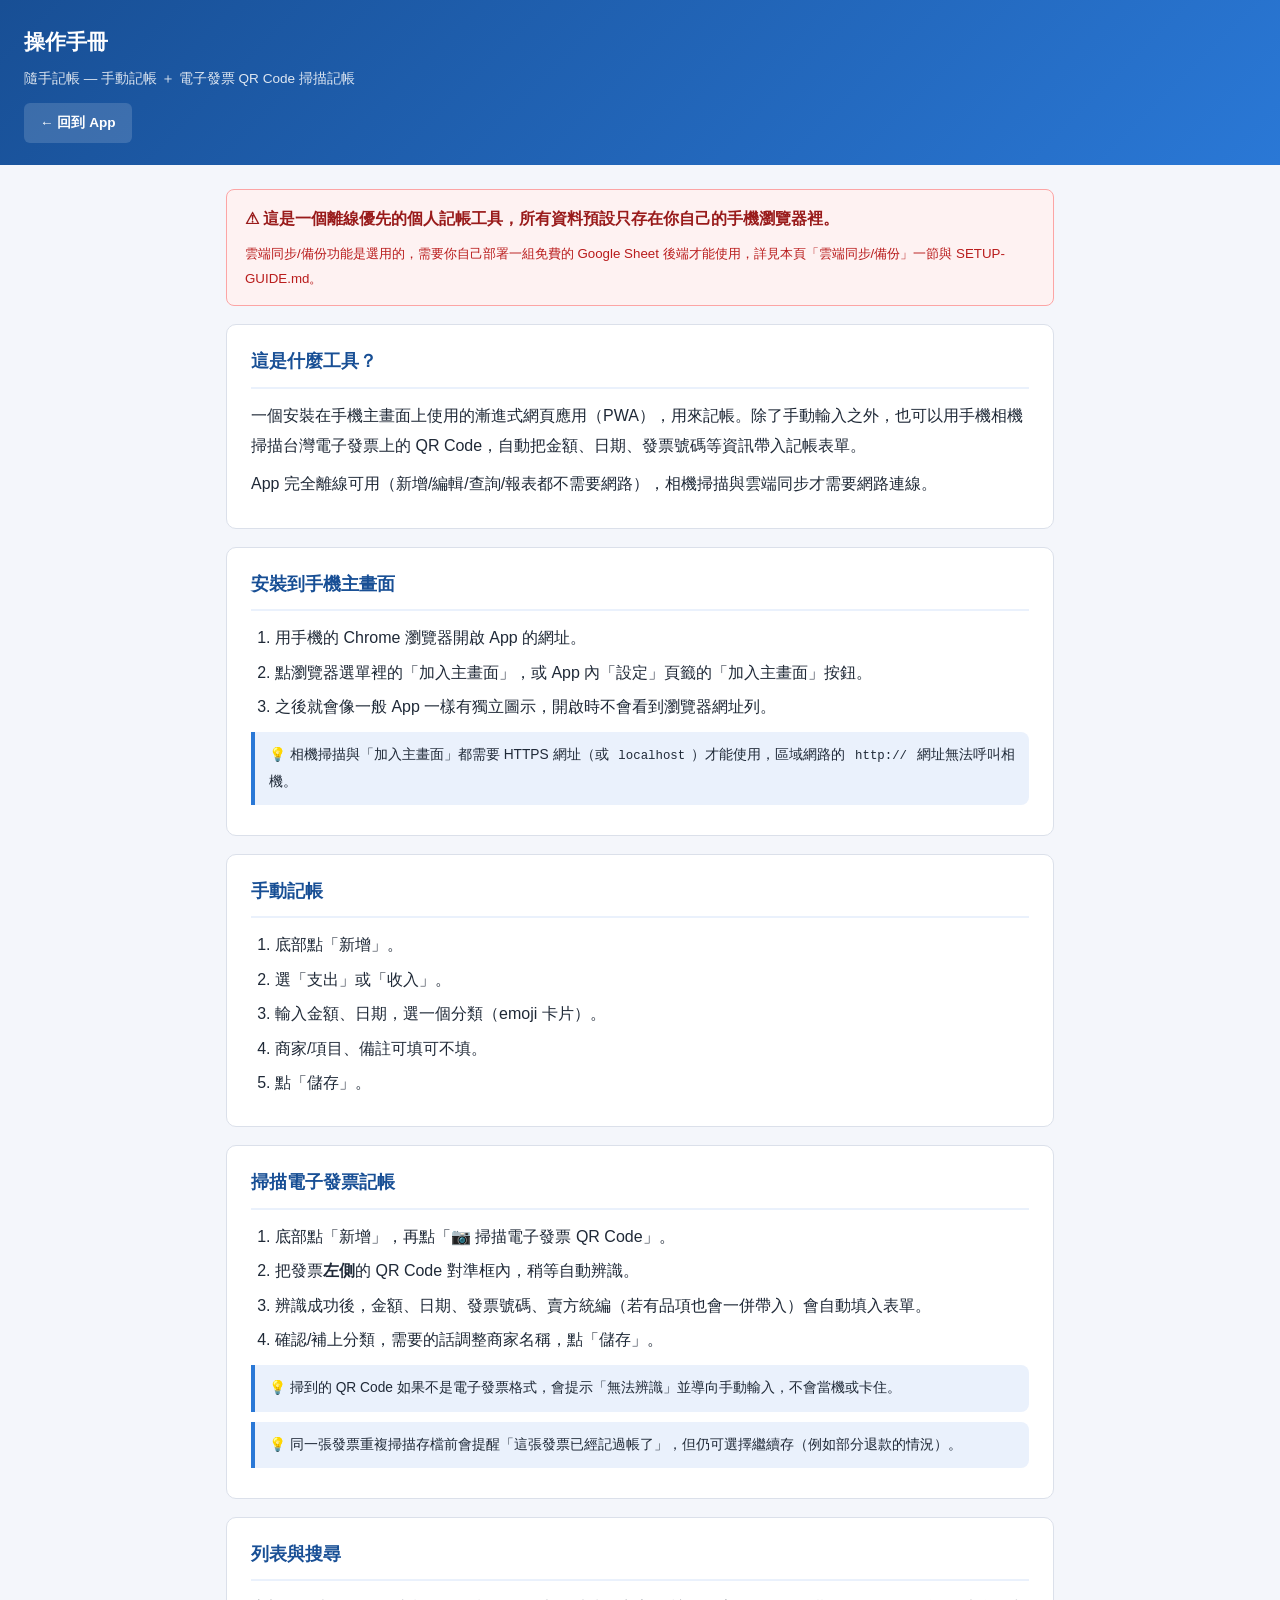
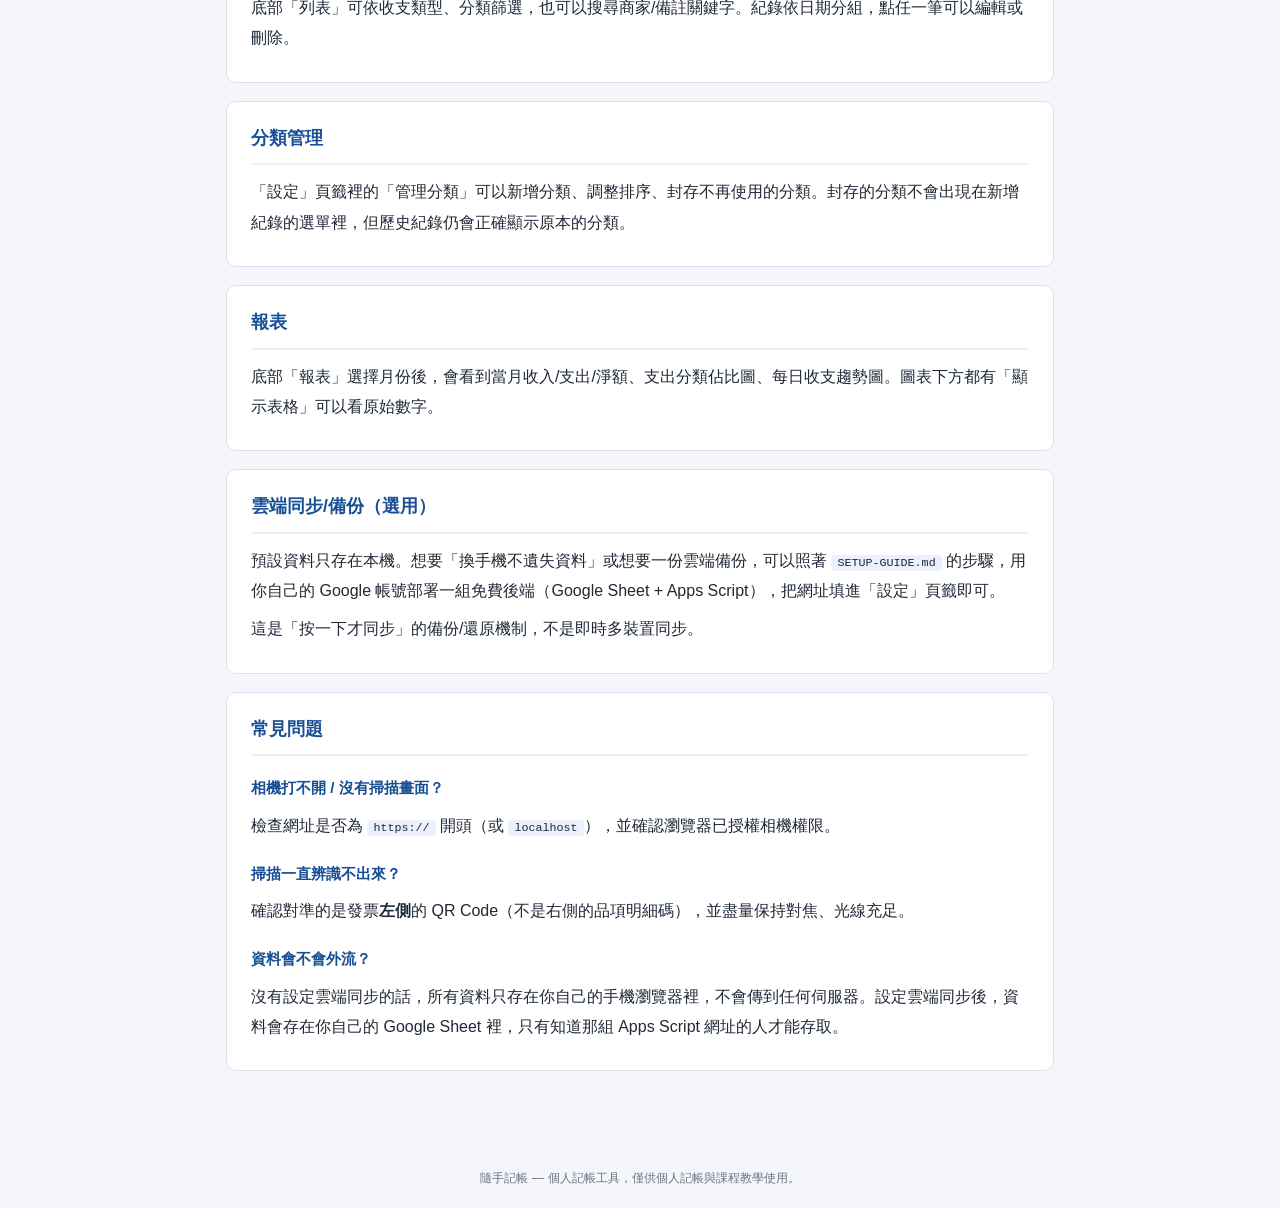
==== manual.html @ fff1463a "Initial commit: 隨手記帳 expense-tracker PWA 手動記帳 + 台灣電子發票 QR Code 掃描記帳的離線優先 PWA。IndexedDB 本機儲存， 選用 Goog" ====
<!DOCTYPE html>
<html lang="zh-Hant">
<head>
<meta charset="UTF-8">
<meta name="viewport" content="width=device-width, initial-scale=1.0">
<title>操作手冊｜隨手記帳</title>
<style>
  :root{
    --accent:#2a78d6; --accent-dark:#184f95; --bg:#f4f6fb; --card:#ffffff;
    --border:#dbe0ea; --text:#1f2937; --muted:#6b7280; --danger:#dc2626;
  }
  *{box-sizing:border-box;}
  body{
    margin:0; font-family:"Microsoft JhengHei","PingFang TC",sans-serif;
    background:var(--bg); color:var(--text); line-height:1.9;
  }
  header{
    background:linear-gradient(135deg,var(--accent-dark),var(--accent));
    color:#fff; padding:22px 24px;
  }
  header h1{font-size:1.3rem; margin:0;}
  header p{margin:4px 0 0; font-size:.85rem; opacity:.85;}
  header a{
    display:inline-block; margin-top:12px; color:#fff; text-decoration:none;
    background:rgba(255,255,255,.15); padding:7px 16px; border-radius:6px; font-size:.85rem; font-weight:600;
  }
  header a:hover{background:rgba(255,255,255,.28);}
  main{max-width:860px; margin:0 auto; padding:24px 16px 60px;}
  .card{
    background:var(--card); border:1px solid var(--border); border-radius:10px;
    padding:20px 24px; margin-bottom:18px;
  }
  h2{
    font-size:1.1rem; color:var(--accent-dark); margin:0 0 12px;
    padding-bottom:8px; border-bottom:2px solid #eaf1fc;
  }
  h3{font-size:.95rem; color:var(--accent-dark); margin:18px 0 6px;}
  p{margin:8px 0;}
  ul,ol{margin:8px 0; padding-left:24px;}
  li{margin:4px 0;}
  code{background:#eaf1fc; padding:1px 6px; border-radius:4px; font-size:.9em;}
  .warning{
    background:#fef2f2; border:1px solid #fca5a5; border-radius:8px;
    padding:14px 18px; color:#991b1b; font-weight:600; margin-bottom:18px;
  }
  .warning small{display:block; font-weight:400; margin-top:6px; color:#b91c1c;}
  .tip{
    background:#eaf1fc; border-left:4px solid var(--accent); border-radius:0 8px 8px 0;
    padding:10px 14px; font-size:.86rem; margin:10px 0;
  }
  .badge{
    display:inline-block; background:#eaf1fc; color:var(--accent-dark);
    border-radius:999px; padding:2px 12px; font-size:.78rem; font-weight:600; margin-right:6px;
  }
  footer{text-align:center; padding:18px; font-size:.78rem; color:var(--muted); line-height:1.8;}
  footer a{color:var(--accent);}
</style>
</head>
<body>

<header>
  <h1>操作手冊</h1>
  <p>隨手記帳 — 手動記帳 ＋ 電子發票 QR Code 掃描記帳</p>
  <a href="index.html">← 回到 App</a>
</header>

<main>

<div class="warning">
  ⚠ 這是一個離線優先的個人記帳工具，所有資料預設只存在你自己的手機瀏覽器裡。
  <small>雲端同步/備份功能是選用的，需要你自己部署一組免費的 Google Sheet 後端才能使用，詳見本頁「雲端同步/備份」一節與 SETUP-GUIDE.md。</small>
</div>

<div class="card">
  <h2>這是什麼工具？</h2>
  <p>一個安裝在手機主畫面上使用的漸進式網頁應用（PWA），用來記帳。除了手動輸入之外，也可以用手機相機掃描台灣電子發票上的 QR Code，自動把金額、日期、發票號碼等資訊帶入記帳表單。</p>
  <p>App 完全離線可用（新增/編輯/查詢/報表都不需要網路），相機掃描與雲端同步才需要網路連線。</p>
</div>

<div class="card">
  <h2>安裝到手機主畫面</h2>
  <ol>
    <li>用手機的 Chrome 瀏覽器開啟 App 的網址。</li>
    <li>點瀏覽器選單裡的「加入主畫面」，或 App 內「設定」頁籤的「加入主畫面」按鈕。</li>
    <li>之後就會像一般 App 一樣有獨立圖示，開啟時不會看到瀏覽器網址列。</li>
  </ol>
  <div class="tip">💡 相機掃描與「加入主畫面」都需要 HTTPS 網址（或 <code>localhost</code>）才能使用，區域網路的 <code>http://</code> 網址無法呼叫相機。</div>
</div>

<div class="card">
  <h2>手動記帳</h2>
  <ol>
    <li>底部點「新增」。</li>
    <li>選「支出」或「收入」。</li>
    <li>輸入金額、日期，選一個分類（emoji 卡片）。</li>
    <li>商家/項目、備註可填可不填。</li>
    <li>點「儲存」。</li>
  </ol>
</div>

<div class="card">
  <h2>掃描電子發票記帳</h2>
  <ol>
    <li>底部點「新增」，再點「📷 掃描電子發票 QR Code」。</li>
    <li>把發票<strong>左側</strong>的 QR Code 對準框內，稍等自動辨識。</li>
    <li>辨識成功後，金額、日期、發票號碼、賣方統編（若有品項也會一併帶入）會自動填入表單。</li>
    <li>確認/補上分類，需要的話調整商家名稱，點「儲存」。</li>
  </ol>
  <div class="tip">💡 掃到的 QR Code 如果不是電子發票格式，會提示「無法辨識」並導向手動輸入，不會當機或卡住。</div>
  <div class="tip">💡 同一張發票重複掃描存檔前會提醒「這張發票已經記過帳了」，但仍可選擇繼續存（例如部分退款的情況）。</div>
</div>

<div class="card">
  <h2>列表與搜尋</h2>
  <p>底部「列表」可依收支類型、分類篩選，也可以搜尋商家/備註關鍵字。紀錄依日期分組，點任一筆可以編輯或刪除。</p>
</div>

<div class="card">
  <h2>分類管理</h2>
  <p>「設定」頁籤裡的「管理分類」可以新增分類、調整排序、封存不再使用的分類。封存的分類不會出現在新增紀錄的選單裡，但歷史紀錄仍會正確顯示原本的分類。</p>
</div>

<div class="card">
  <h2>報表</h2>
  <p>底部「報表」選擇月份後，會看到當月收入/支出/淨額、支出分類佔比圖、每日收支趨勢圖。圖表下方都有「顯示表格」可以看原始數字。</p>
</div>

<div class="card">
  <h2>雲端同步/備份（選用）</h2>
  <p>預設資料只存在本機。想要「換手機不遺失資料」或想要一份雲端備份，可以照著 <code>SETUP-GUIDE.md</code> 的步驟，用你自己的 Google 帳號部署一組免費後端（Google Sheet + Apps Script），把網址填進「設定」頁籤即可。</p>
  <p>這是「按一下才同步」的備份/還原機制，不是即時多裝置同步。</p>
</div>

<div class="card">
  <h2>常見問題</h2>
  <h3>相機打不開 / 沒有掃描畫面？</h3>
  <p>檢查網址是否為 <code>https://</code> 開頭（或 <code>localhost</code>），並確認瀏覽器已授權相機權限。</p>
  <h3>掃描一直辨識不出來？</h3>
  <p>確認對準的是發票<strong>左側</strong>的 QR Code（不是右側的品項明細碼），並盡量保持對焦、光線充足。</p>
  <h3>資料會不會外流？</h3>
  <p>沒有設定雲端同步的話，所有資料只存在你自己的手機瀏覽器裡，不會傳到任何伺服器。設定雲端同步後，資料會存在你自己的 Google Sheet 裡，只有知道那組 Apps Script 網址的人才能存取。</p>
</div>

</main>

<footer>
  隨手記帳 — 個人記帳工具，僅供個人記帳與課程教學使用。
</footer>

</body>
</html>
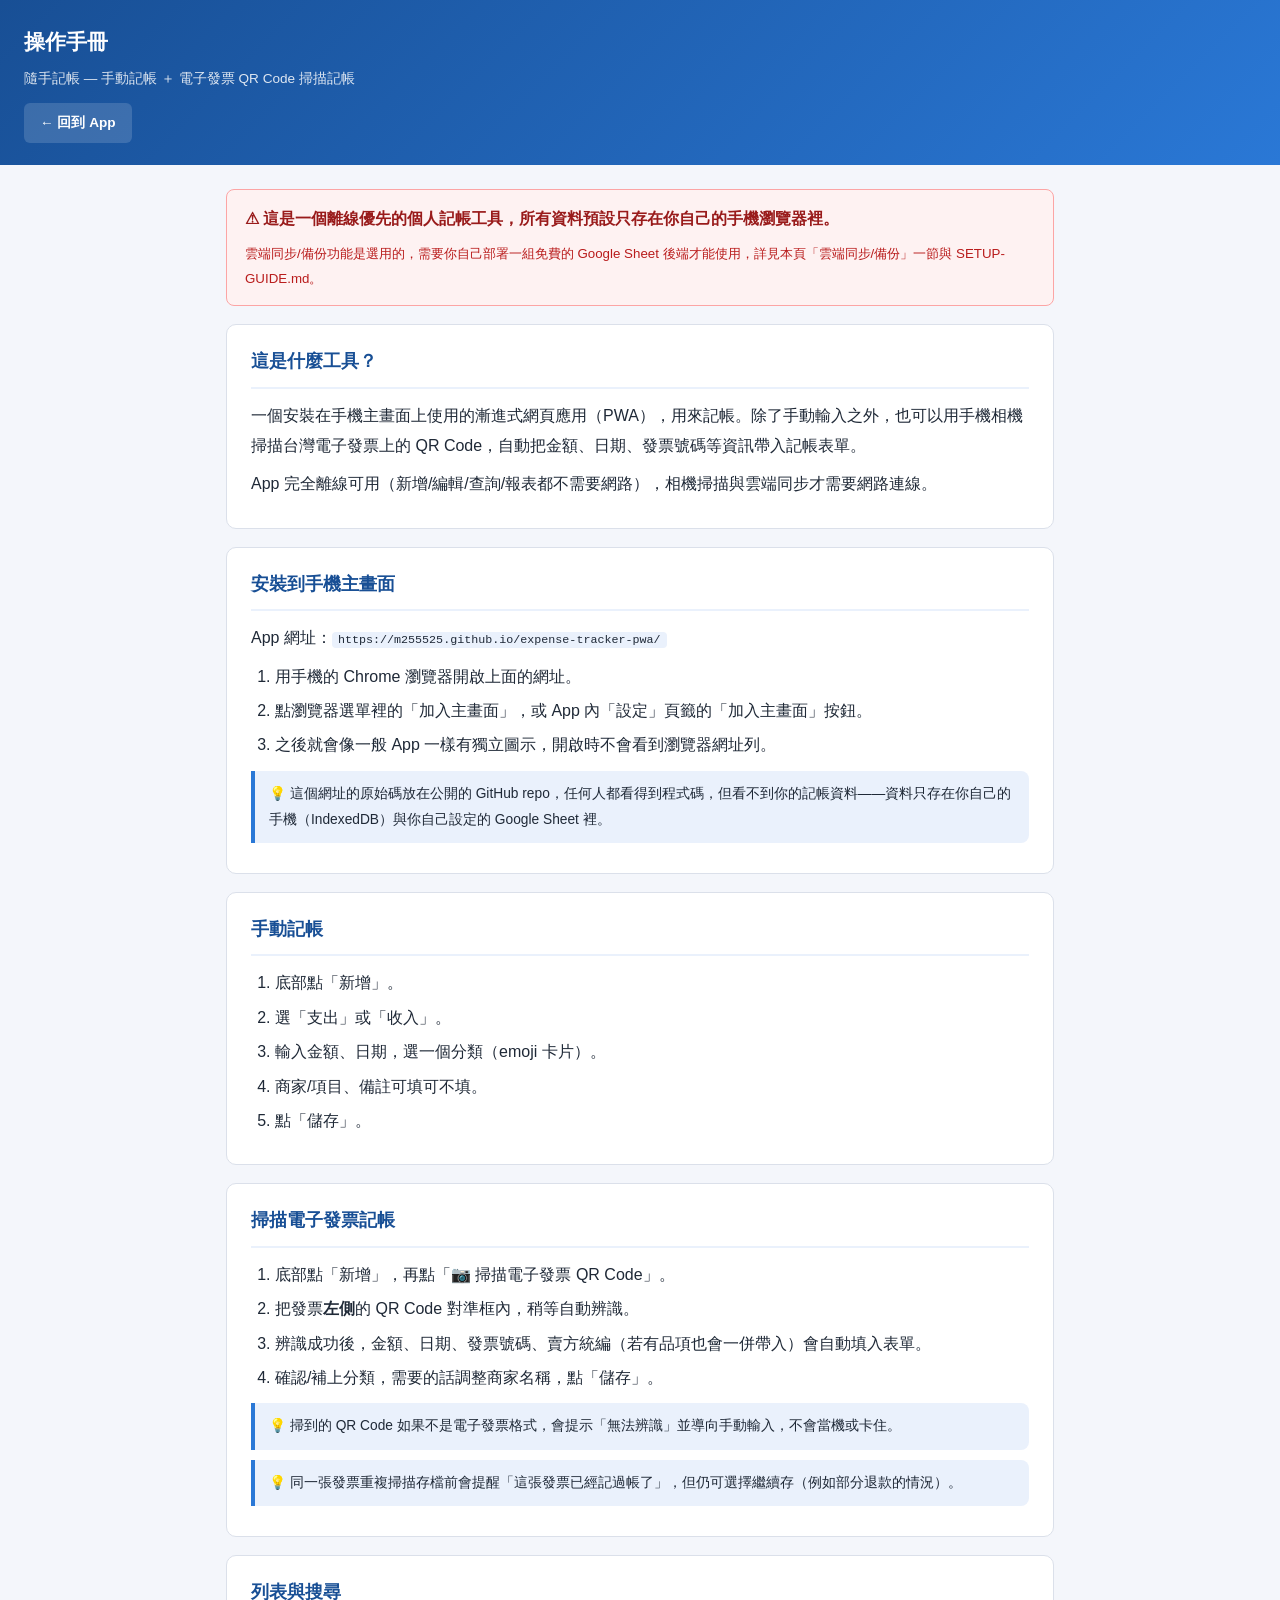
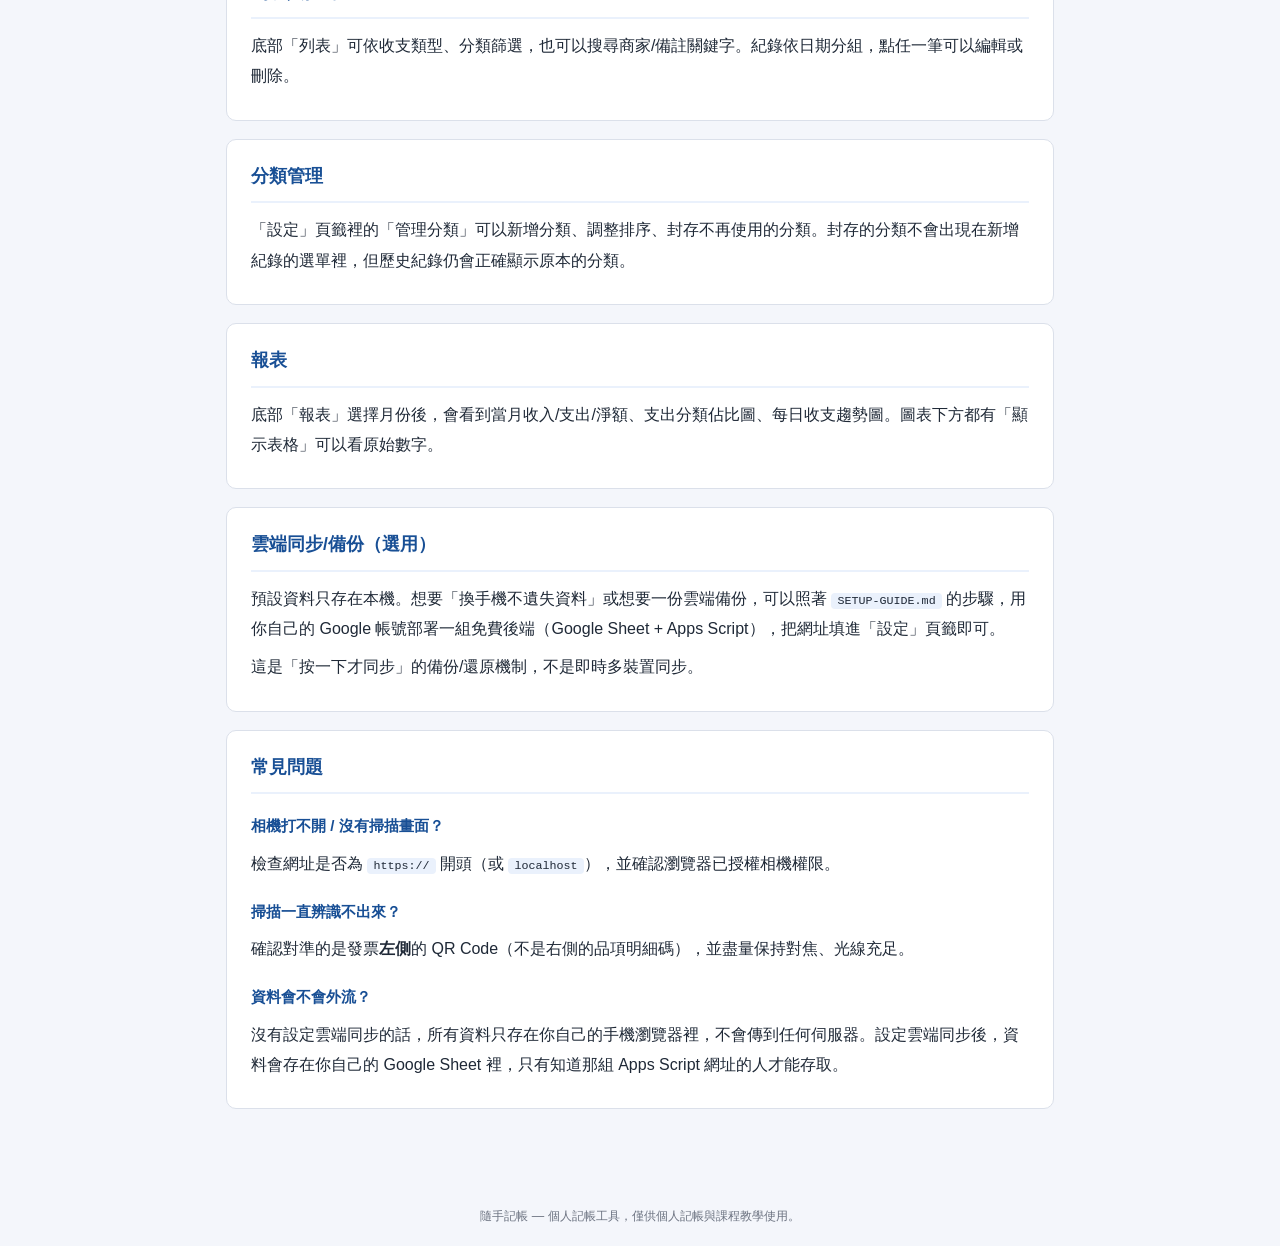
==== commit fbdeb416: "Document GitHub Pages deployment URL Now that HTTPS hosting is decided (GitHub Pages, public repo, c" ====
--- a/manual.html
+++ b/manual.html
@@ -79,12 +79,13 @@
 
 <div class="card">
   <h2>安裝到手機主畫面</h2>
+  <p>App 網址：<code>https://m255525.github.io/expense-tracker-pwa/</code></p>
   <ol>
-    <li>用手機的 Chrome 瀏覽器開啟 App 的網址。</li>
+    <li>用手機的 Chrome 瀏覽器開啟上面的網址。</li>
     <li>點瀏覽器選單裡的「加入主畫面」，或 App 內「設定」頁籤的「加入主畫面」按鈕。</li>
     <li>之後就會像一般 App 一樣有獨立圖示，開啟時不會看到瀏覽器網址列。</li>
   </ol>
-  <div class="tip">💡 相機掃描與「加入主畫面」都需要 HTTPS 網址（或 <code>localhost</code>）才能使用，區域網路的 <code>http://</code> 網址無法呼叫相機。</div>
+  <div class="tip">💡 這個網址的原始碼放在公開的 GitHub repo，任何人都看得到程式碼，但看不到你的記帳資料——資料只存在你自己的手機（IndexedDB）與你自己設定的 Google Sheet 裡。</div>
 </div>
 
 <div class="card">
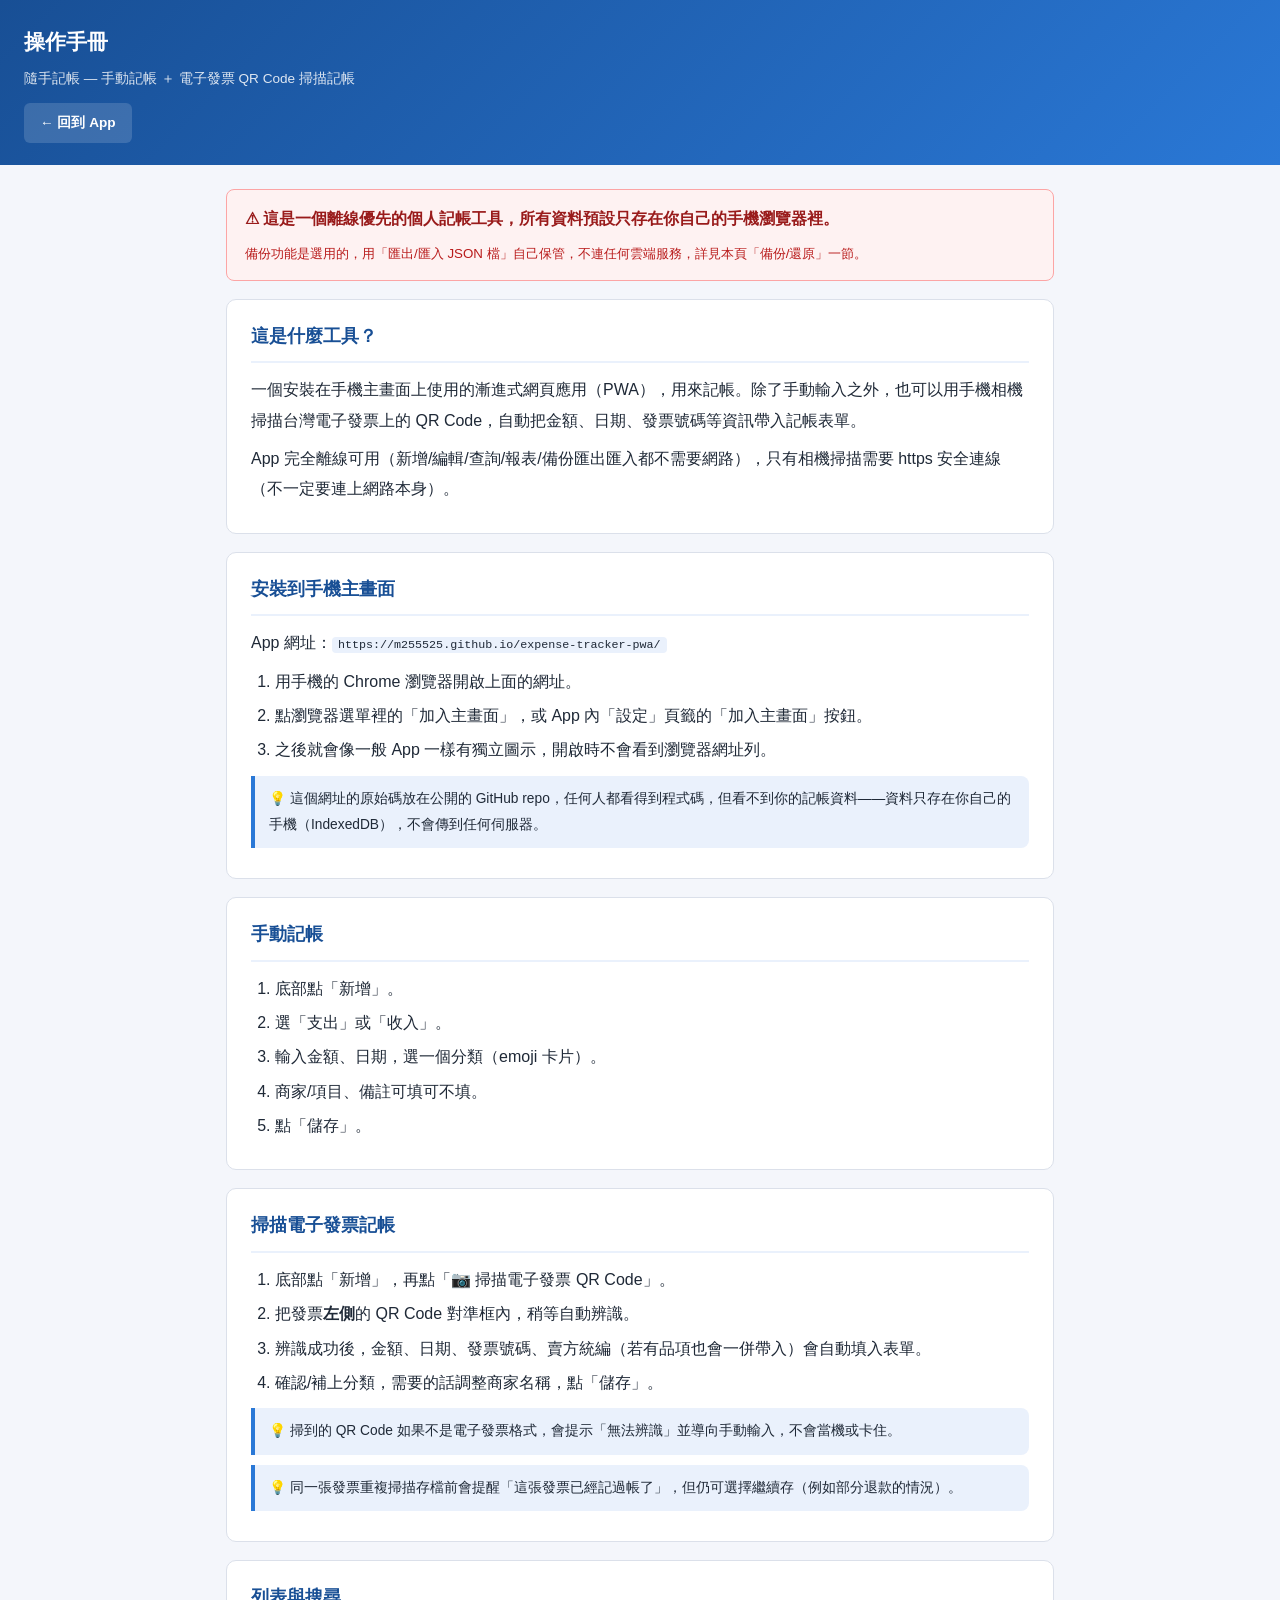
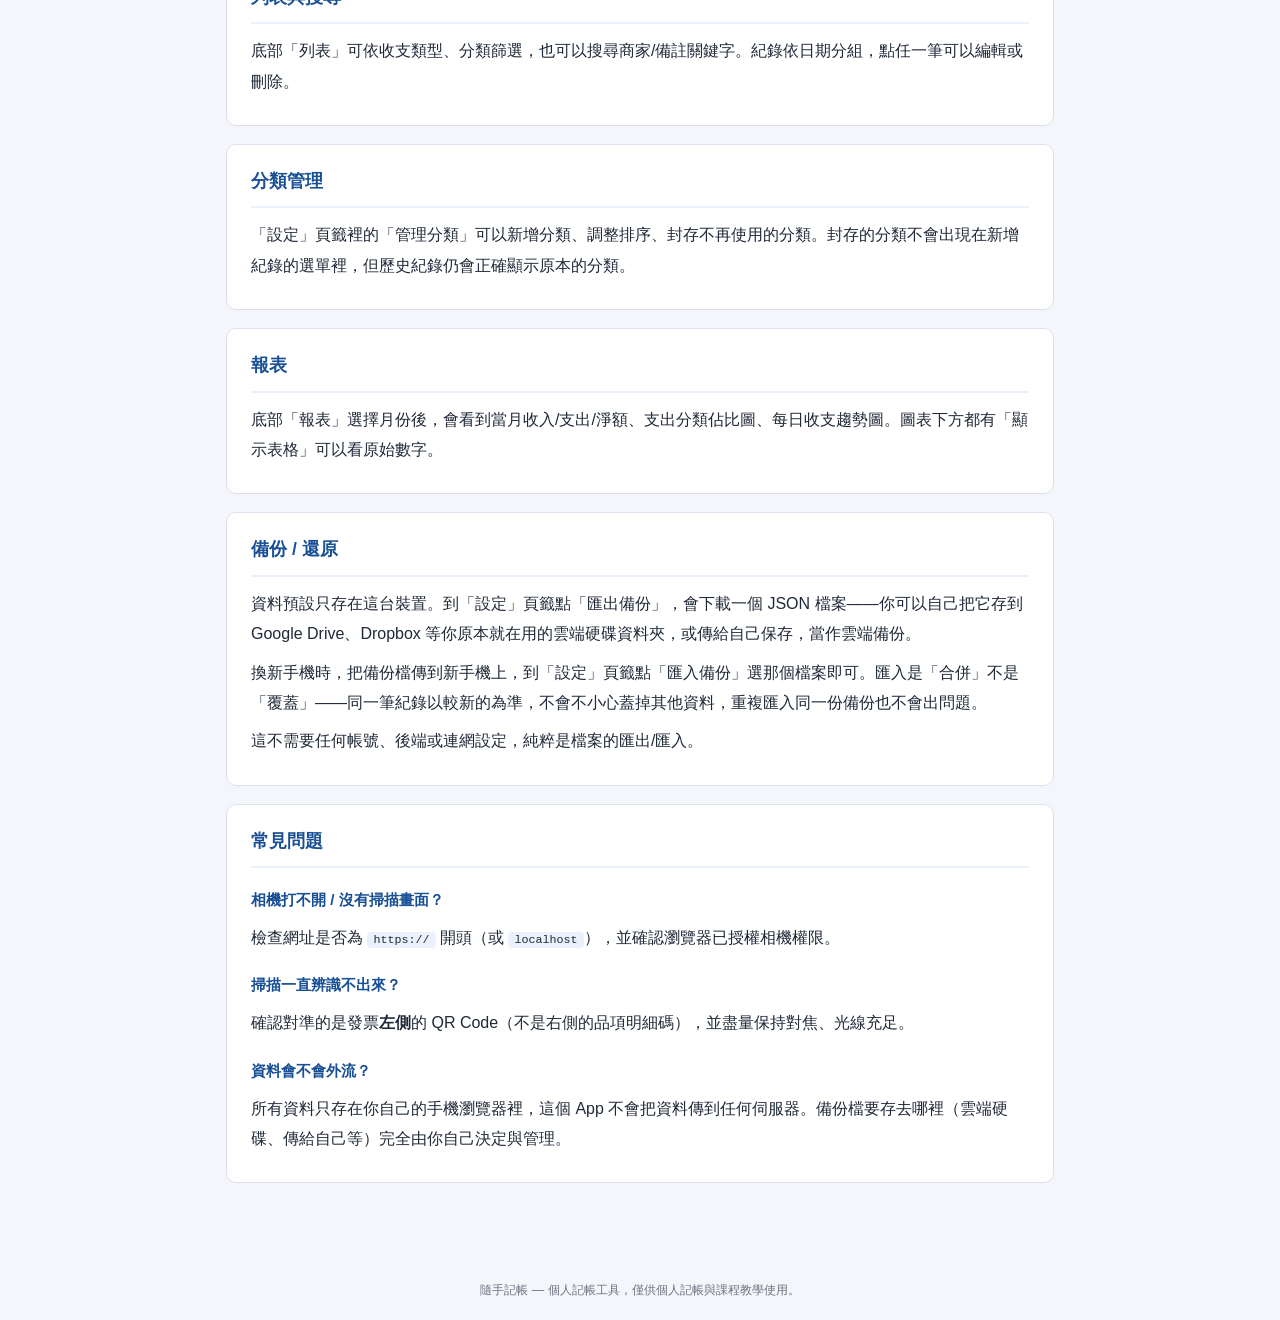
==== commit 0ed66386: "Replace Apps Script cloud sync with local JSON backup/restore Feedback: Apps Script deployment (past" ====
--- a/manual.html
+++ b/manual.html
@@ -68,13 +68,13 @@
 
 <div class="warning">
   ⚠ 這是一個離線優先的個人記帳工具，所有資料預設只存在你自己的手機瀏覽器裡。
-  <small>雲端同步/備份功能是選用的，需要你自己部署一組免費的 Google Sheet 後端才能使用，詳見本頁「雲端同步/備份」一節與 SETUP-GUIDE.md。</small>
+  <small>備份功能是選用的，用「匯出/匯入 JSON 檔」自己保管，不連任何雲端服務，詳見本頁「備份/還原」一節。</small>
 </div>
 
 <div class="card">
   <h2>這是什麼工具？</h2>
   <p>一個安裝在手機主畫面上使用的漸進式網頁應用（PWA），用來記帳。除了手動輸入之外，也可以用手機相機掃描台灣電子發票上的 QR Code，自動把金額、日期、發票號碼等資訊帶入記帳表單。</p>
-  <p>App 完全離線可用（新增/編輯/查詢/報表都不需要網路），相機掃描與雲端同步才需要網路連線。</p>
+  <p>App 完全離線可用（新增/編輯/查詢/報表/備份匯出匯入都不需要網路），只有相機掃描需要 https 安全連線（不一定要連上網路本身）。</p>
 </div>
 
 <div class="card">
@@ -85,7 +85,7 @@
     <li>點瀏覽器選單裡的「加入主畫面」，或 App 內「設定」頁籤的「加入主畫面」按鈕。</li>
     <li>之後就會像一般 App 一樣有獨立圖示，開啟時不會看到瀏覽器網址列。</li>
   </ol>
-  <div class="tip">💡 這個網址的原始碼放在公開的 GitHub repo，任何人都看得到程式碼，但看不到你的記帳資料——資料只存在你自己的手機（IndexedDB）與你自己設定的 Google Sheet 裡。</div>
+  <div class="tip">💡 這個網址的原始碼放在公開的 GitHub repo，任何人都看得到程式碼，但看不到你的記帳資料——資料只存在你自己的手機（IndexedDB），不會傳到任何伺服器。</div>
 </div>
 
 <div class="card">
@@ -127,9 +127,10 @@
 </div>
 
 <div class="card">
-  <h2>雲端同步/備份（選用）</h2>
-  <p>預設資料只存在本機。想要「換手機不遺失資料」或想要一份雲端備份，可以照著 <code>SETUP-GUIDE.md</code> 的步驟，用你自己的 Google 帳號部署一組免費後端（Google Sheet + Apps Script），把網址填進「設定」頁籤即可。</p>
-  <p>這是「按一下才同步」的備份/還原機制，不是即時多裝置同步。</p>
+  <h2>備份 / 還原</h2>
+  <p>資料預設只存在這台裝置。到「設定」頁籤點「匯出備份」，會下載一個 JSON 檔案——你可以自己把它存到 Google Drive、Dropbox 等你原本就在用的雲端硬碟資料夾，或傳給自己保存，當作雲端備份。</p>
+  <p>換新手機時，把備份檔傳到新手機上，到「設定」頁籤點「匯入備份」選那個檔案即可。匯入是「合併」不是「覆蓋」——同一筆紀錄以較新的為準，不會不小心蓋掉其他資料，重複匯入同一份備份也不會出問題。</p>
+  <p>這不需要任何帳號、後端或連網設定，純粹是檔案的匯出/匯入。</p>
 </div>
 
 <div class="card">
@@ -139,7 +140,7 @@
   <h3>掃描一直辨識不出來？</h3>
   <p>確認對準的是發票<strong>左側</strong>的 QR Code（不是右側的品項明細碼），並盡量保持對焦、光線充足。</p>
   <h3>資料會不會外流？</h3>
-  <p>沒有設定雲端同步的話，所有資料只存在你自己的手機瀏覽器裡，不會傳到任何伺服器。設定雲端同步後，資料會存在你自己的 Google Sheet 裡，只有知道那組 Apps Script 網址的人才能存取。</p>
+  <p>所有資料只存在你自己的手機瀏覽器裡，這個 App 不會把資料傳到任何伺服器。備份檔要存去哪裡（雲端硬碟、傳給自己等）完全由你自己決定與管理。</p>
 </div>
 
 </main>
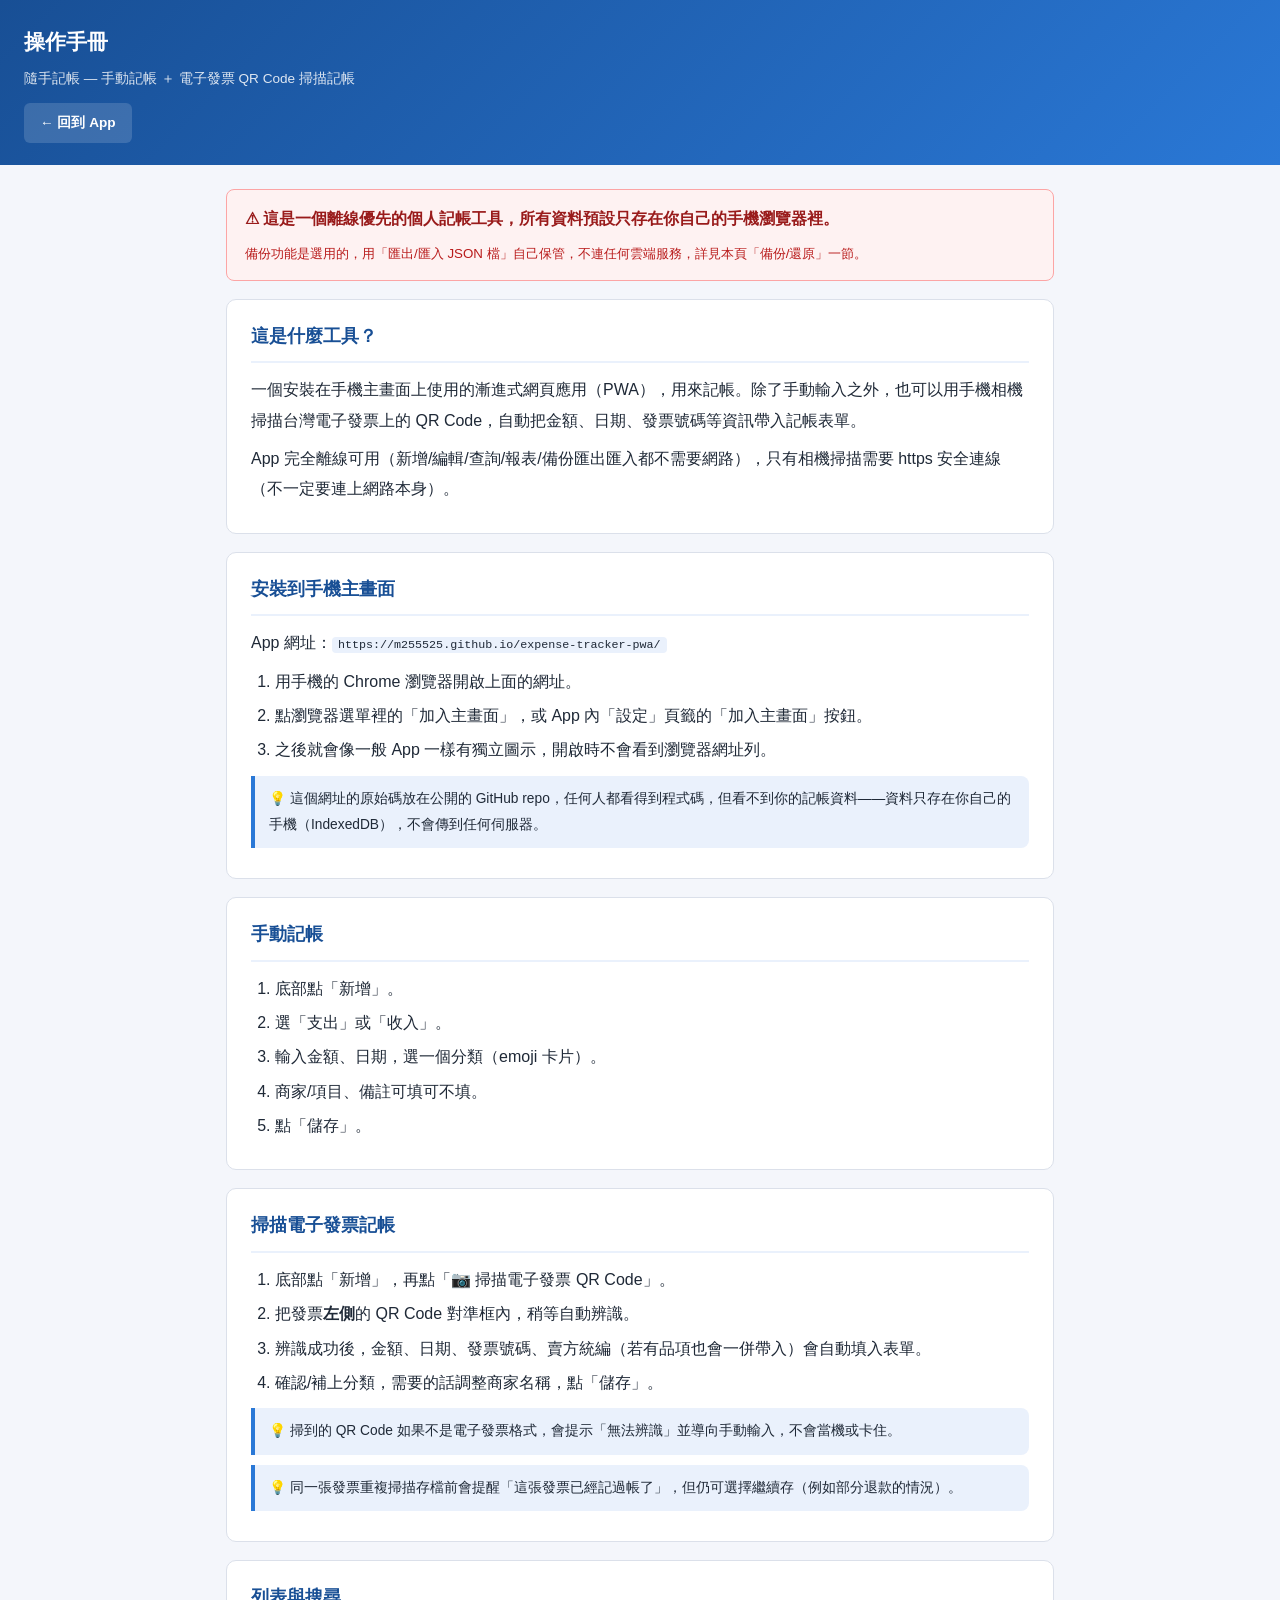
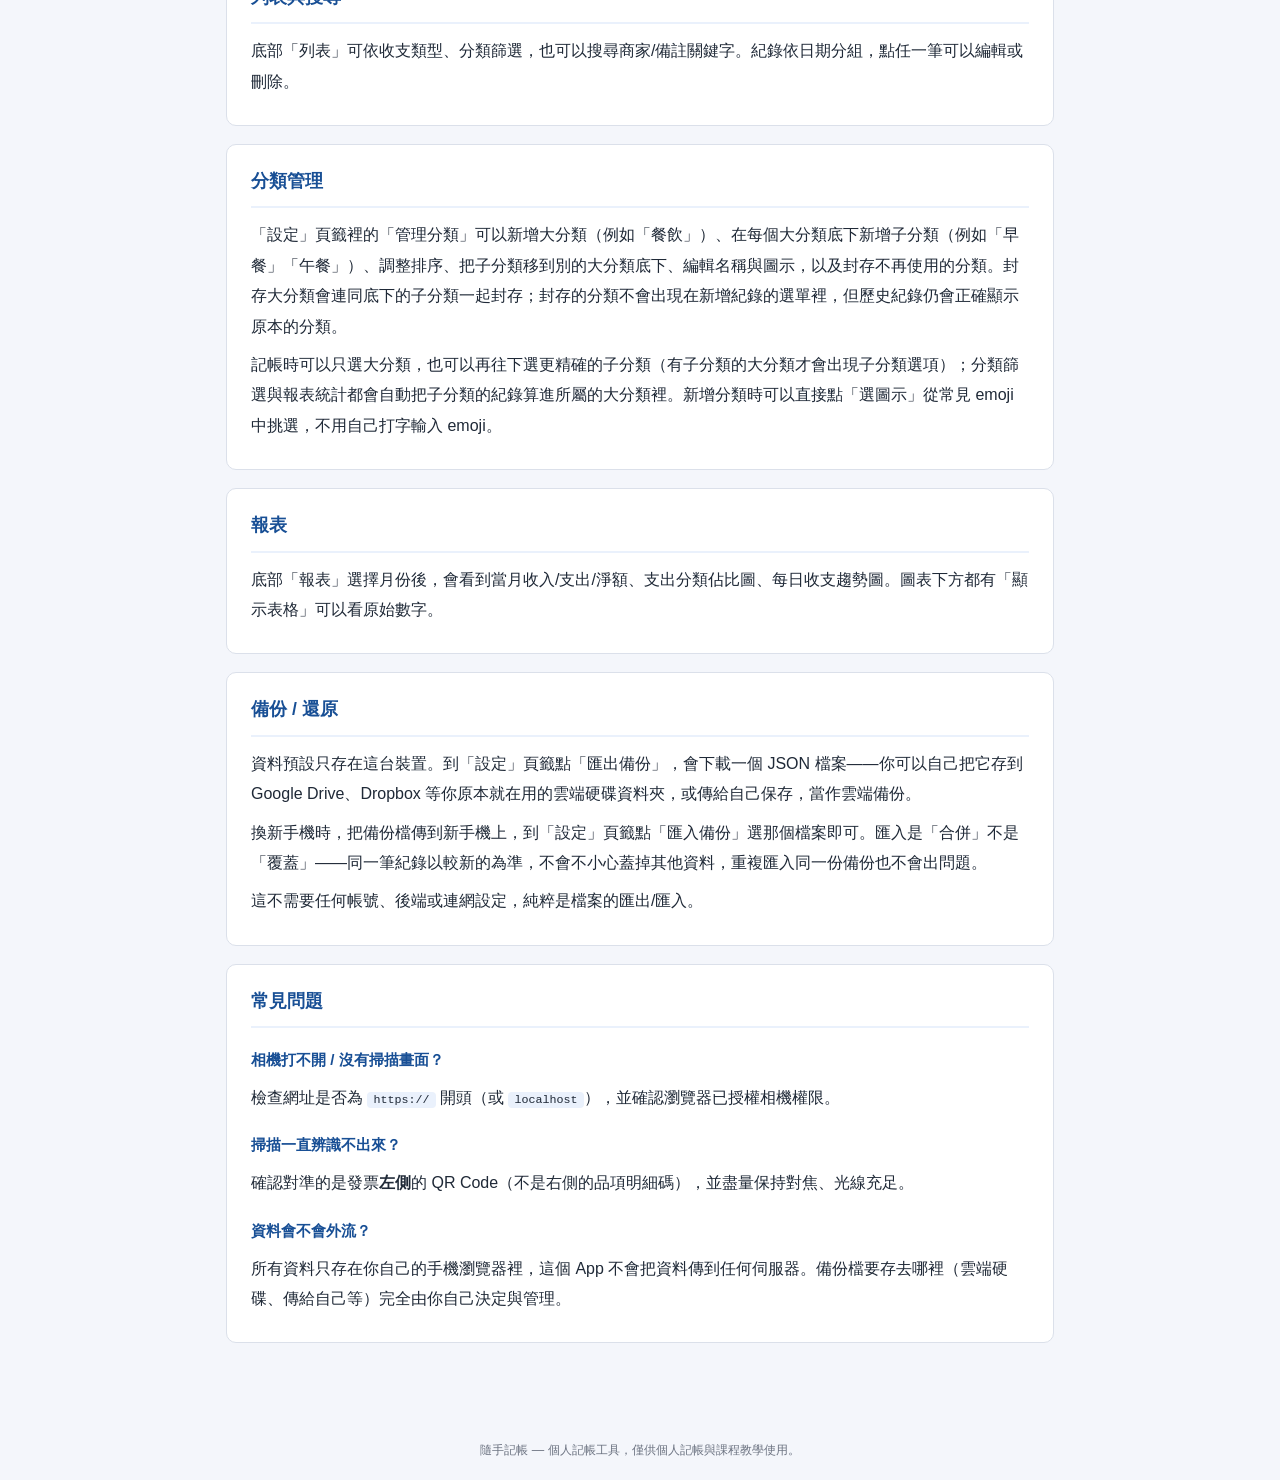
==== commit 22689ab5: "分類改成兩層（大分類／子分類），並加入常見 emoji 選擇器 原本分類是單層固定清單，改成可以在每個大分類底下新增/編輯/封存/刪除子分類，並可把子分類移到其他大分類底下；記帳表單、列表篩選、報表統" ====
--- a/manual.html
+++ b/manual.html
@@ -118,7 +118,8 @@
 
 <div class="card">
   <h2>分類管理</h2>
-  <p>「設定」頁籤裡的「管理分類」可以新增分類、調整排序、封存不再使用的分類。封存的分類不會出現在新增紀錄的選單裡，但歷史紀錄仍會正確顯示原本的分類。</p>
+  <p>「設定」頁籤裡的「管理分類」可以新增大分類（例如「餐飲」）、在每個大分類底下新增子分類（例如「早餐」「午餐」）、調整排序、把子分類移到別的大分類底下、編輯名稱與圖示，以及封存不再使用的分類。封存大分類會連同底下的子分類一起封存；封存的分類不會出現在新增紀錄的選單裡，但歷史紀錄仍會正確顯示原本的分類。</p>
+  <p>記帳時可以只選大分類，也可以再往下選更精確的子分類（有子分類的大分類才會出現子分類選項）；分類篩選與報表統計都會自動把子分類的紀錄算進所屬的大分類裡。新增分類時可以直接點「選圖示」從常見 emoji 中挑選，不用自己打字輸入 emoji。</p>
 </div>
 
 <div class="card">
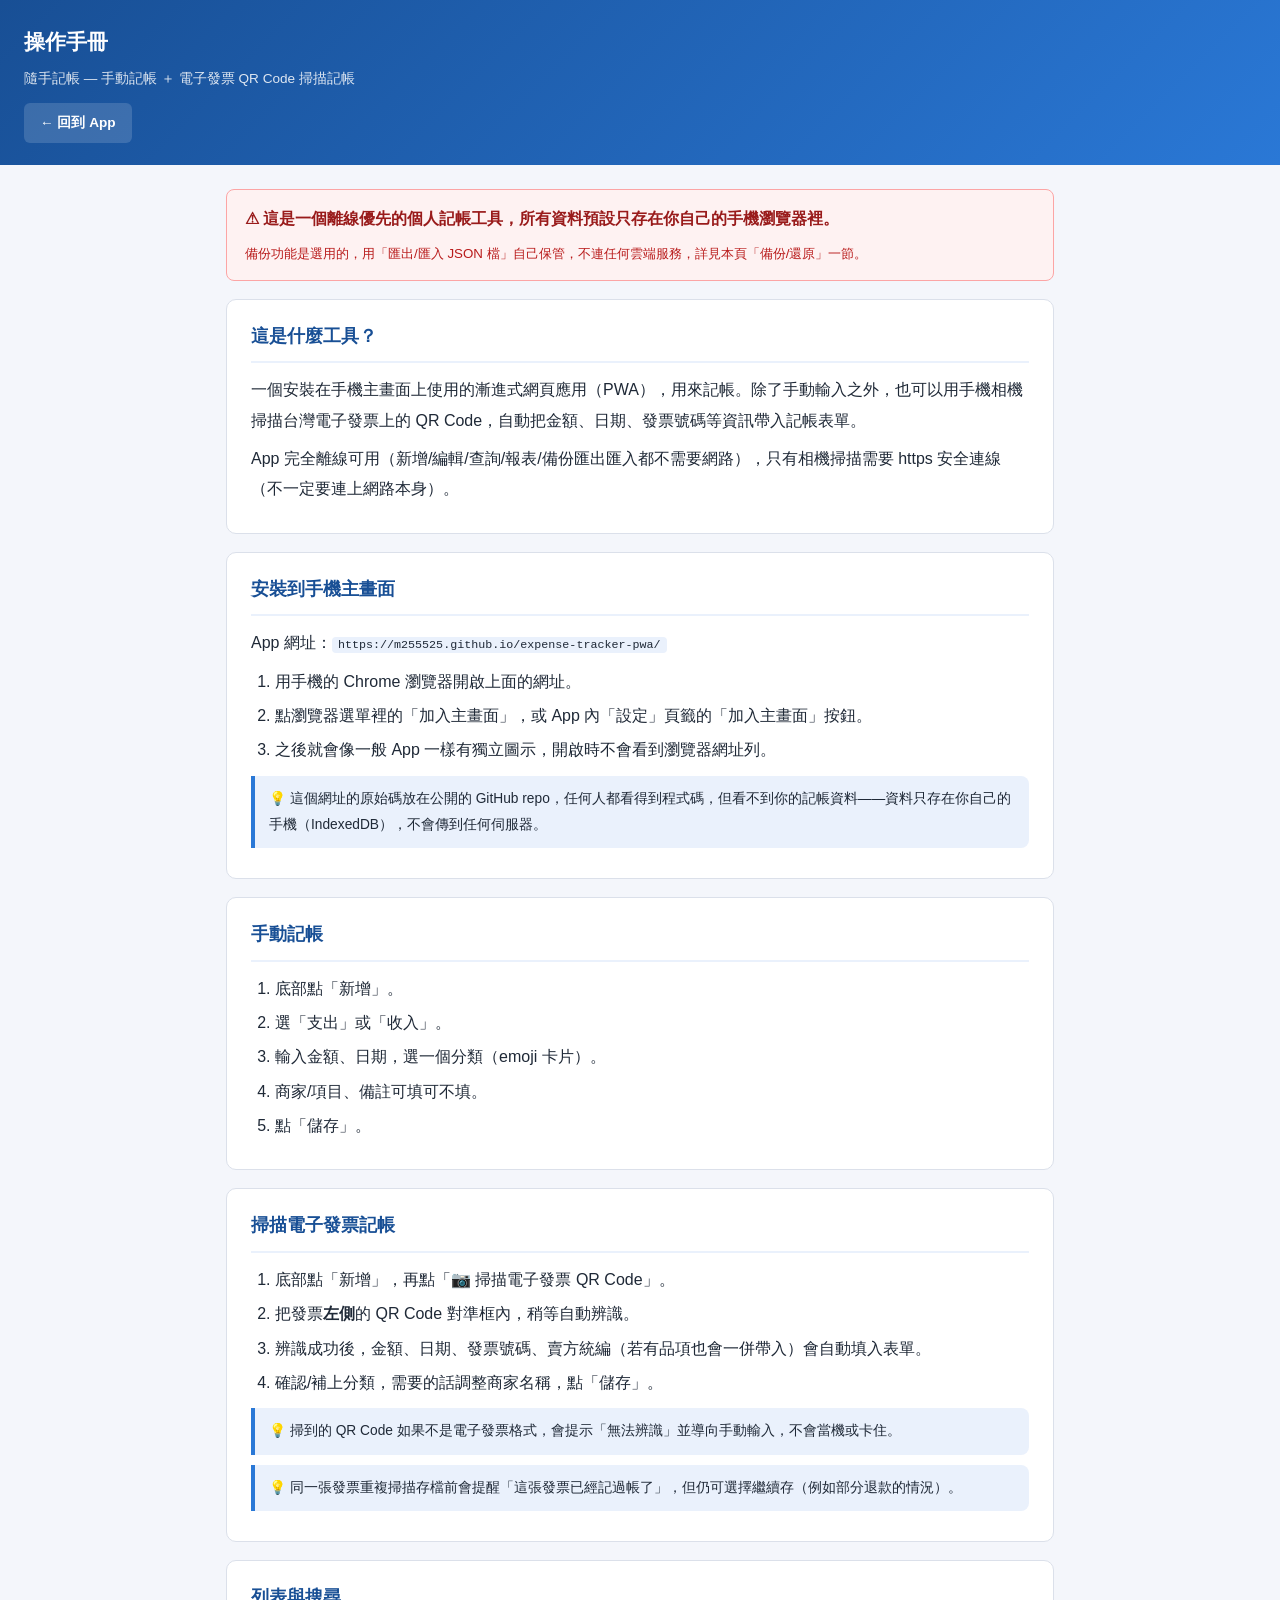
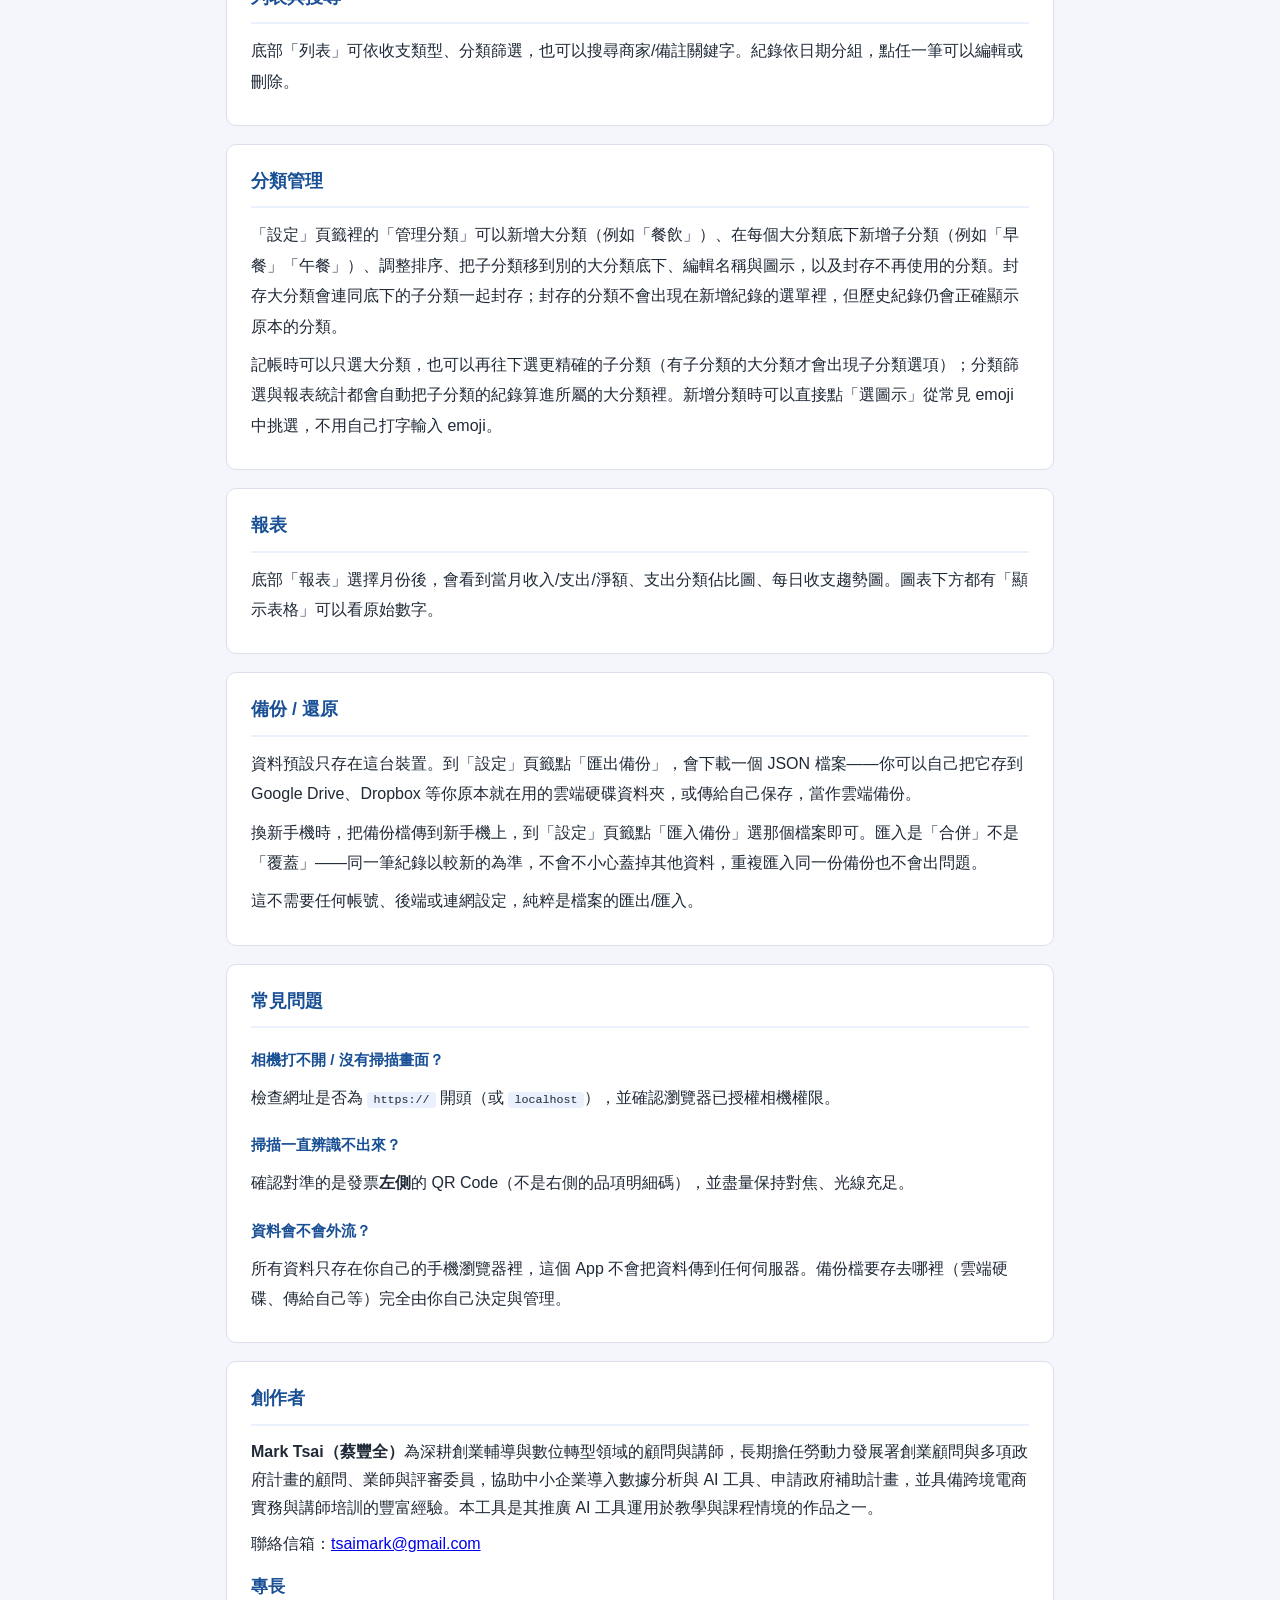
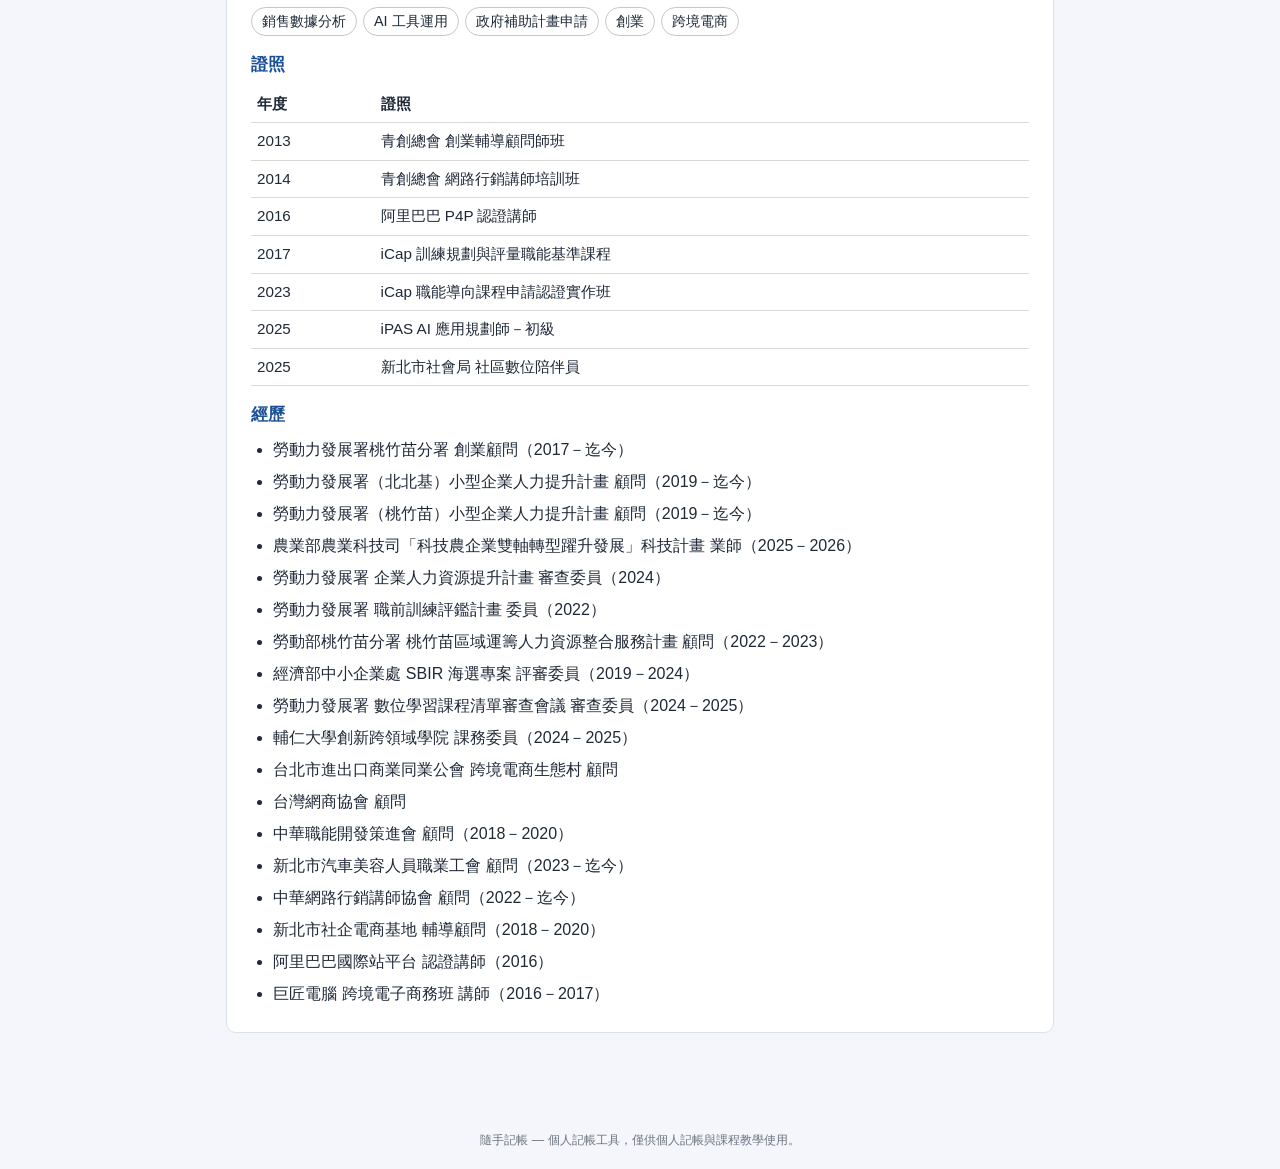
==== commit 5ca4b9b9: "Manual: full creator profile (expertise, certificates, experience) Co-Authored-By: Claude Opus 5.5 <" ====
--- a/manual.html
+++ b/manual.html
@@ -144,6 +144,50 @@
   <p>所有資料只存在你自己的手機瀏覽器裡，這個 App 不會把資料傳到任何伺服器。備份檔要存去哪裡（雲端硬碟、傳給自己等）完全由你自己決定與管理。</p>
 </div>
 
+<div class="card" id="creator">
+  <h2>創作者</h2>
+<div class="mk-creator">
+<style>.mk-creator{line-height:1.75}.mk-creator h3{margin:14px 0 6px;font-size:1.05em}.mk-creator table{width:100%;border-collapse:collapse;font-size:.95em}.mk-creator td,.mk-creator th{text-align:left;padding:5px 6px;border-bottom:1px solid rgba(128,128,128,.3);vertical-align:top}.mk-creator th{white-space:nowrap}.mk-creator ul{margin:4px 0;padding-left:1.4em}.mk-creator .mk-tags{display:flex;flex-wrap:wrap;gap:6px;margin:4px 0}.mk-creator .mk-tags span{border:1px solid rgba(128,128,128,.45);border-radius:999px;padding:1px 10px;font-size:.9em}</style>
+<p><b>Mark Tsai（蔡豐全）</b>為深耕創業輔導與數位轉型領域的顧問與講師，長期擔任勞動力發展署創業顧問與多項政府計畫的顧問、業師與評審委員，協助中小企業導入數據分析與 AI 工具、申請政府補助計畫，並具備跨境電商實務與講師培訓的豐富經驗。本工具是其推廣 AI 工具運用於教學與課程情境的作品之一。</p>
+<p>聯絡信箱：<a href="mailto:tsaimark@gmail.com">tsaimark@gmail.com</a></p>
+<h3>專長</h3>
+<div class="mk-tags"><span>銷售數據分析</span><span>AI 工具運用</span><span>政府補助計畫申請</span><span>創業</span><span>跨境電商</span></div>
+<h3>證照</h3>
+<table>
+<thead><tr><th>年度</th><th>證照</th></tr></thead>
+<tbody>
+<tr><td>2013</td><td>青創總會 創業輔導顧問師班</td></tr>
+<tr><td>2014</td><td>青創總會 網路行銷講師培訓班</td></tr>
+<tr><td>2016</td><td>阿里巴巴 P4P 認證講師</td></tr>
+<tr><td>2017</td><td>iCap 訓練規劃與評量職能基準課程</td></tr>
+<tr><td>2023</td><td>iCap 職能導向課程申請認證實作班</td></tr>
+<tr><td>2025</td><td>iPAS AI 應用規劃師－初級</td></tr>
+<tr><td>2025</td><td>新北市社會局 社區數位陪伴員</td></tr>
+</tbody>
+</table>
+<h3>經歷</h3>
+<ul>
+<li>勞動力發展署桃竹苗分署 創業顧問（2017－迄今）</li>
+<li>勞動力發展署（北北基）小型企業人力提升計畫 顧問（2019－迄今）</li>
+<li>勞動力發展署（桃竹苗）小型企業人力提升計畫 顧問（2019－迄今）</li>
+<li>農業部農業科技司「科技農企業雙軸轉型躍升發展」科技計畫 業師（2025－2026）</li>
+<li>勞動力發展署 企業人力資源提升計畫 審查委員（2024）</li>
+<li>勞動力發展署 職前訓練評鑑計畫 委員（2022）</li>
+<li>勞動部桃竹苗分署 桃竹苗區域運籌人力資源整合服務計畫 顧問（2022－2023）</li>
+<li>經濟部中小企業處 SBIR 海選專案 評審委員（2019－2024）</li>
+<li>勞動力發展署 數位學習課程清單審查會議 審查委員（2024－2025）</li>
+<li>輔仁大學創新跨領域學院 課務委員（2024－2025）</li>
+<li>台北市進出口商業同業公會 跨境電商生態村 顧問</li>
+<li>台灣網商協會 顧問</li>
+<li>中華職能開發策進會 顧問（2018－2020）</li>
+<li>新北市汽車美容人員職業工會 顧問（2023－迄今）</li>
+<li>中華網路行銷講師協會 顧問（2022－迄今）</li>
+<li>新北市社企電商基地 輔導顧問（2018－2020）</li>
+<li>阿里巴巴國際站平台 認證講師（2016）</li>
+<li>巨匠電腦 跨境電子商務班 講師（2016－2017）</li>
+</ul>
+</div>
+</div>
 </main>
 
 <footer>
